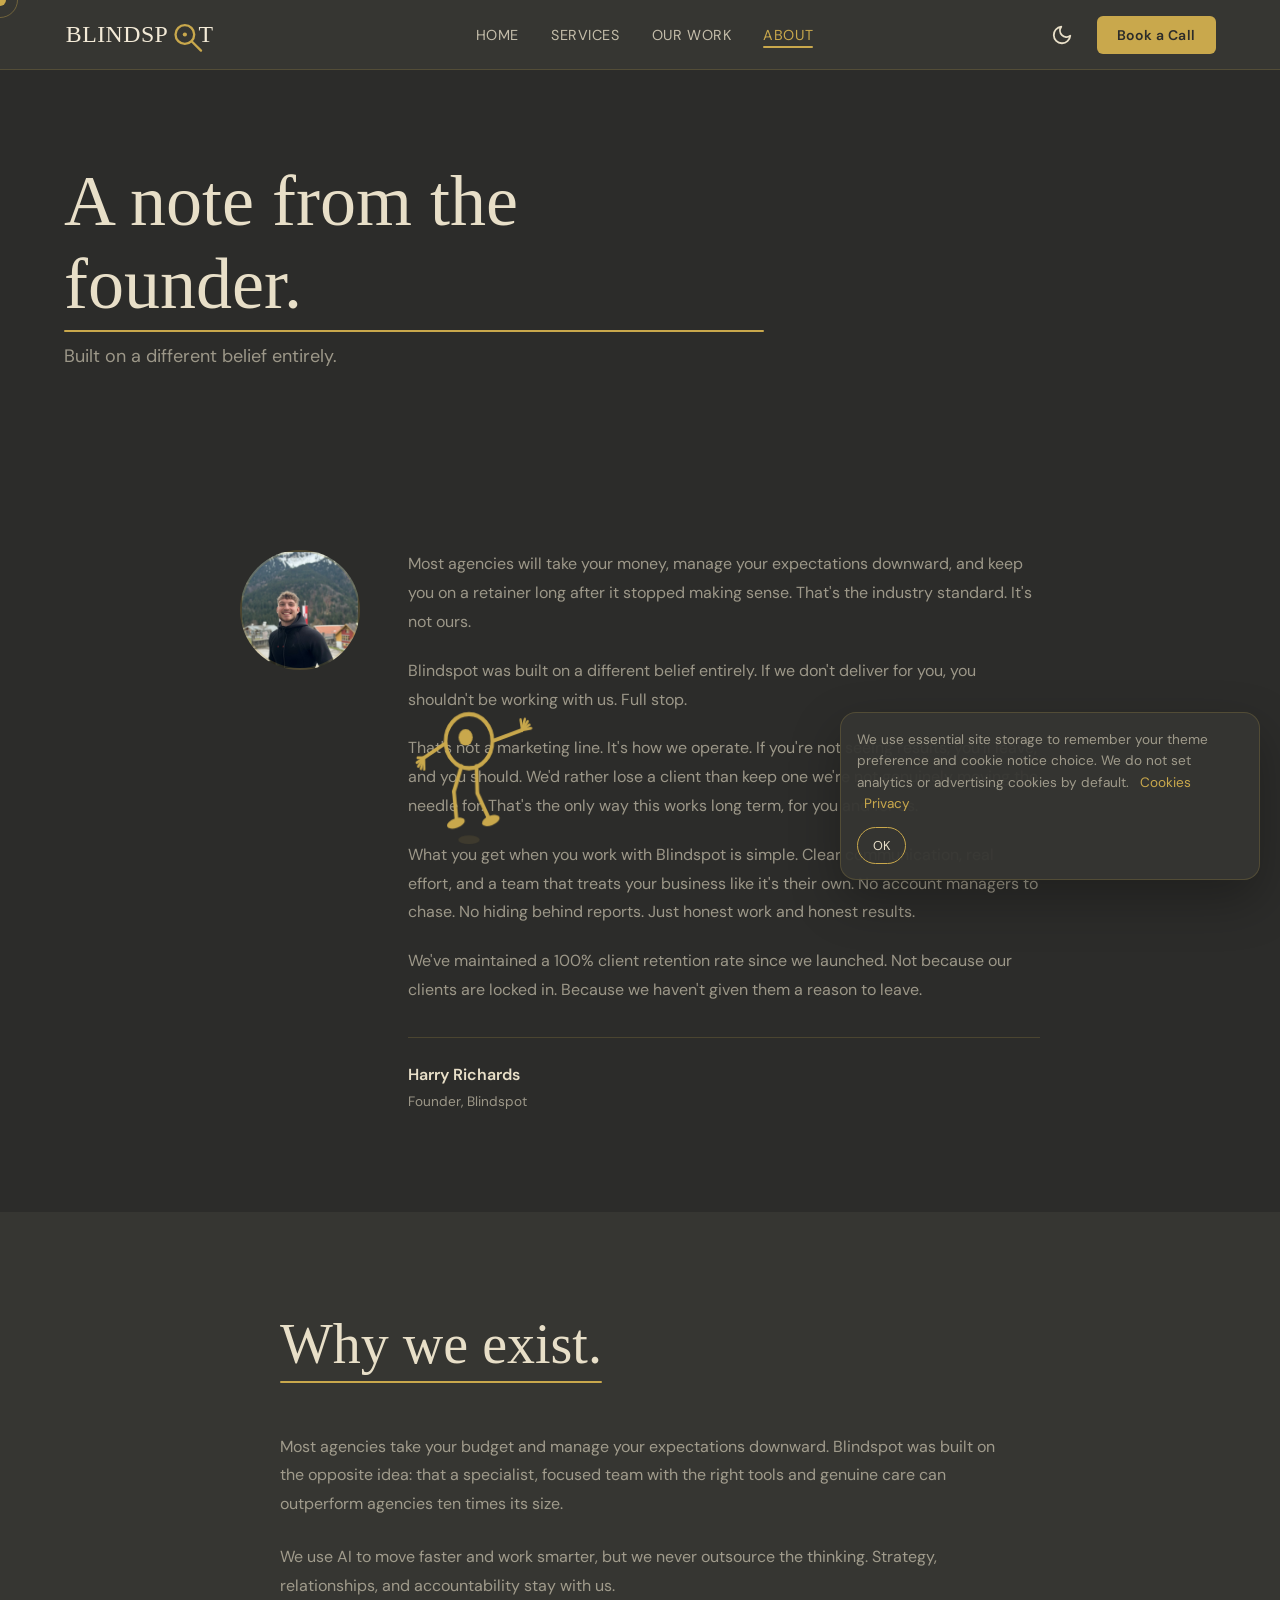
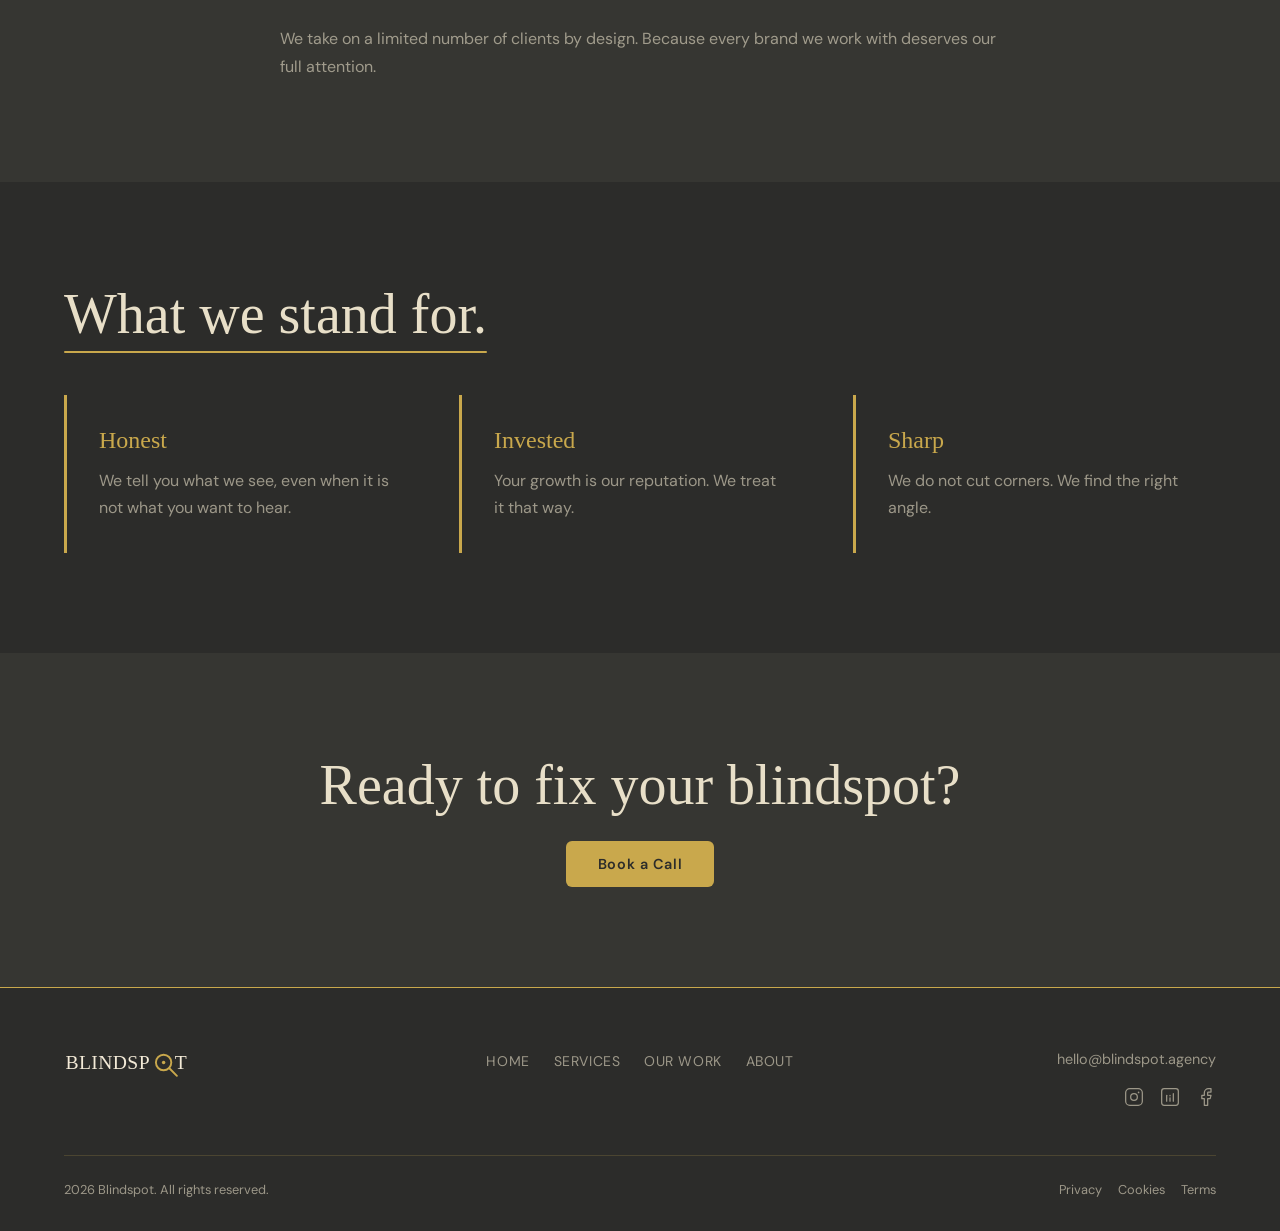
==== about.html @ 2b295a57 "Launch site with full content and design updates Homepage: updated headline, subline, pillar copy, q" ====
<!DOCTYPE html>
<html lang="en">
<head>
  <meta charset="UTF-8">
  <meta name="viewport" content="width=device-width, initial-scale=1.0">
  <title>About - Blindspot</title>
  <meta name="description" content="Meet the team behind Blindspot. A small, focused agency built on honesty, accountability, and genuine care for the brands we work with.">
  <link rel="stylesheet" href="styles.css">
  <link rel="stylesheet" href="mascot.css">
  <link rel="preconnect" href="https://fonts.googleapis.com">
  <link rel="preconnect" href="https://fonts.gstatic.com" crossorigin>
  <link href="https://fonts.googleapis.com/css2?family=DM+Sans:ital,opsz,wght@0,9..40,300;0,9..40,400;0,9..40,500;0,9..40,600;1,9..40,300&display=swap" rel="stylesheet">
</head>
<body>

  <!-- Custom Cursor -->
  <div class="cursor" id="cursor"></div>
  <div class="cursor-ring" id="cursorRing"></div>

  <!-- Navbar -->
  <nav class="navbar" role="navigation" aria-label="Main navigation">
    <a href="index.html" class="nav-logo" aria-label="Blindspot home">
      <span class="brand-logo-stack" aria-hidden="true">
        <img src="logo-dark.svg" alt="" class="brand-logo-image logo-dark">
        <img src="logo-light.svg" alt="" class="brand-logo-image logo-light">
      </span>
    </a>
    <ul class="nav-links" role="list">
      <li><a href="index.html" class="nav-link">Home</a></li>
      <li><a href="services.html" class="nav-link">Services</a></li>
      <li><a href="work.html" class="nav-link">Our Work</a></li>
      <li><a href="about.html" class="nav-link">About</a></li>
    </ul>
    <div class="nav-actions">
      <button class="theme-toggle" aria-label="Toggle theme"></button>
      <button class="btn-book" data-modal="book">Book a Call</button>
      <button class="hamburger" aria-label="Open menu" aria-expanded="false">
        <svg width="24" height="24" viewBox="0 0 24 24" fill="none">
          <line x1="3" y1="6" x2="21" y2="6" stroke="currentColor" stroke-width="2" stroke-linecap="round"/>
          <line x1="3" y1="12" x2="21" y2="12" stroke="currentColor" stroke-width="2" stroke-linecap="round"/>
          <line x1="3" y1="18" x2="21" y2="18" stroke="currentColor" stroke-width="2" stroke-linecap="round"/>
        </svg>
      </button>
    </div>
  </nav>

  <!-- Mobile menu overlay -->
  <div class="mobile-overlay"></div>
  <div class="mobile-menu" role="dialog" aria-label="Navigation menu">
    <button class="mobile-close" aria-label="Close menu">
      <svg width="24" height="24" viewBox="0 0 24 24" fill="none">
        <line x1="18" y1="6" x2="6" y2="18" stroke="currentColor" stroke-width="2" stroke-linecap="round"/>
        <line x1="6" y1="6" x2="18" y2="18" stroke="currentColor" stroke-width="2" stroke-linecap="round"/>
      </svg>
    </button>
    <ul class="mobile-nav-links" role="list">
      <li><a href="index.html" class="nav-link">Home</a></li>
      <li><a href="services.html" class="nav-link">Services</a></li>
      <li><a href="work.html" class="nav-link">Our Work</a></li>
      <li><a href="about.html" class="nav-link">About</a></li>
    </ul>
    <button class="btn-primary mobile-book-btn" data-modal="book">Book a Call</button>
  </div>

  <!-- Page Hero -->
  <section class="page-hero">
    <div class="page-hero-content">
      <h1 class="page-hero-heading fade-up">A note from the founder.</h1>
      <p class="page-hero-subtext fade-up" data-delay="1">Built on a different belief entirely.</p>
    </div>
  </section>

  <!-- Founder Note -->
  <section class="section">
    <div class="founder-note fade-up">
      <div class="founder-avatar" style="background:url('harry profile pic.jpg') center/cover no-repeat;"></div>
      <div class="founder-content">
        <p>Most agencies will take your money, manage your expectations downward, and keep you on a retainer long after it stopped making sense. That's the industry standard. It's not ours.</p>
        <p>Blindspot was built on a different belief entirely. If we don't deliver for you, you shouldn't be working with us. Full stop.</p>
        <p>That's not a marketing line. It's how we operate. If you're not seeing results, you'll leave, and you should. We'd rather lose a client than keep one we're not genuinely moving the needle for. That's the only way this works long term, for you and for us.</p>
        <p>What you get when you work with Blindspot is simple. Clear communication, real effort, and a team that treats your business like it's their own. No account managers to chase. No hiding behind reports. Just honest work and honest results.</p>
        <p>We've maintained a 100% client retention rate since we launched. Not because our clients are locked in. Because we haven't given them a reason to leave.</p>
        <footer class="founder-sig">
          <span class="founder-name">Harry Richards</span>
          <span class="founder-title">Founder, Blindspot</span>
        </footer>
      </div>
    </div>
  </section>

  <!-- Philosophy Section -->
  <section class="section" style="background:var(--surface);">
    <div style="max-width:720px;margin:0 auto;">
      <h2 class="section-heading fade-up">Why we exist.</h2>
      <div style="margin-top:2.5rem;">
        <p style="color:var(--text-muted);line-height:1.8;margin-bottom:1.5rem;" class="fade-up">Most agencies take your budget and manage your expectations downward. Blindspot was built on the opposite idea: that a specialist, focused team with the right tools and genuine care can outperform agencies ten times its size.</p>
        <p style="color:var(--text-muted);line-height:1.8;margin-bottom:1.5rem;" class="fade-up" data-delay="1">We use AI to move faster and work smarter, but we never outsource the thinking. Strategy, relationships, and accountability stay with us.</p>
        <p style="color:var(--text-muted);line-height:1.8;" class="fade-up" data-delay="2">We take on a limited number of clients by design. Because every brand we work with deserves our full attention.</p>
      </div>
    </div>
  </section>

  <!-- Values Strip -->
  <section class="section">
    <h2 class="section-heading fade-up" style="margin-bottom:3rem;">What we stand for.</h2>
    <div class="values-grid">

      <div class="value-card fade-up">
        <h3 class="value-name">Honest</h3>
        <p class="value-text">We tell you what we see, even when it is not what you want to hear.</p>
      </div>

      <div class="value-card fade-up" data-delay="1">
        <h3 class="value-name">Invested</h3>
        <p class="value-text">Your growth is our reputation. We treat it that way.</p>
      </div>

      <div class="value-card fade-up" data-delay="2">
        <h3 class="value-name">Sharp</h3>
        <p class="value-text">We do not cut corners. We find the right angle.</p>
      </div>

    </div>
  </section>

  <!-- Footer CTA -->
  <section class="footer-cta">
    <h2 class="fade-up" style="font-family:Georgia,serif;font-size:clamp(2rem,5vw,3.5rem);margin-bottom:1.5rem;">Ready to fix your blindspot?</h2>
    <button class="btn-primary fade-up" data-delay="1" data-modal="book">Book a Call</button>
  </section>

  <!-- Footer -->
  <footer class="site-footer">
    <div class="footer-grid">
      <div class="footer-brand">
        <a href="index.html" class="nav-logo footer-logo" aria-label="Blindspot home">
          <span class="brand-logo-stack" aria-hidden="true">
            <img src="logo-dark.svg" alt="" class="brand-logo-image logo-dark">
            <img src="logo-light.svg" alt="" class="brand-logo-image logo-light">
          </span>
        </a>
      </div>
      <nav aria-label="Footer navigation">
        <ul class="footer-links">
          <li><a href="index.html">Home</a></li>
          <li><a href="services.html">Services</a></li>
          <li><a href="work.html">Our Work</a></li>
          <li><a href="about.html">About</a></li>
        </ul>
      </nav>
      <div class="footer-contact">
        <a href="mailto:hello@blindspot.agency" class="footer-email">hello@blindspot.agency</a>
        <div class="footer-social">
          <a href="https://www.instagram.com/theblindspotagency" target="_blank" rel="noopener noreferrer" aria-label="Blindspot on Instagram" class="social-icon">
            <svg width="20" height="20" viewBox="0 0 24 24" fill="none" stroke="currentColor" stroke-width="1.5" stroke-linecap="round" stroke-linejoin="round">
              <rect x="2" y="2" width="20" height="20" rx="5" ry="5"/>
              <circle cx="12" cy="12" r="4"/>
              <circle cx="17.5" cy="6.5" r="1" fill="currentColor" stroke="none"/>
            </svg>
          </a>
          <a href="https://www.linkedin.com/company/blindspotagency" target="_blank" rel="noopener noreferrer" aria-label="Blindspot on LinkedIn" class="social-icon">
            <svg width="20" height="20" viewBox="0 0 24 24" fill="none" stroke="currentColor" stroke-width="1.5" stroke-linecap="round" stroke-linejoin="round">
              <rect x="2" y="2" width="20" height="20" rx="3"/>
              <line x1="8" y1="10" x2="8" y2="17"/>
              <line x1="12" y1="13" x2="12" y2="17"/>
              <line x1="12" y1="10" x2="12" y2="10.5"/>
              <line x1="16" y1="8" x2="16" y2="17"/>
            </svg>
          </a>
          <a href="https://www.facebook.com/profile.php?id=61580712877141" target="_blank" rel="noopener noreferrer" aria-label="Blindspot on Facebook" class="social-icon">
            <svg width="20" height="20" viewBox="0 0 24 24" fill="none" stroke="currentColor" stroke-width="1.5" stroke-linecap="round" stroke-linejoin="round">
              <path d="M18 2h-3a5 5 0 0 0-5 5v3H7v4h3v8h4v-8h3l1-4h-4V7a1 1 0 0 1 1-1h3z"/>
            </svg>
          </a>
        </div>
      </div>
    </div>
    <div class="footer-bottom">
      <span>2026 Blindspot. All rights reserved.</span>
      <div class="footer-meta-links">
        <a href="privacy.html">Privacy</a>
        <a href="cookies.html">Cookies</a>
        <a href="terms.html">Terms</a>
      </div>
    </div>
  </footer>

  <!-- Scroll to top -->
  <button class="scroll-to-top" id="scroll-to-top" aria-label="Scroll to top">
    <svg width="20" height="20" viewBox="0 0 24 24" fill="none" stroke="currentColor" stroke-width="2.5" stroke-linecap="round" stroke-linejoin="round">
      <polyline points="18 15 12 9 6 15"/>
    </svg>
  </button>

  <!-- Book a Call Modal -->
  <div class="modal-overlay" id="modal-book" role="dialog" aria-modal="true" aria-labelledby="modal-book-heading">
    <div class="modal-box">
      <button class="modal-close" aria-label="Close modal">
        <svg width="20" height="20" viewBox="0 0 20 20" fill="none">
          <line x1="15" y1="5" x2="5" y2="15" stroke="currentColor" stroke-width="2" stroke-linecap="round"/>
          <line x1="5" y1="5" x2="15" y2="15" stroke="currentColor" stroke-width="2" stroke-linecap="round"/>
        </svg>
      </button>
      <div id="success-book" class="form-success">
        <p>We have got your details. Expect to hear from us soon.</p>
      </div>
      <form id="form-book" novalidate>
        <h2 class="modal-heading" id="modal-book-heading">Let's talk.</h2>
        <p class="modal-subtext">Tell us a little about yourself and we will be in touch to arrange a call.</p>
        <div class="form-group">
          <label for="book-name">Full name</label>
          <input type="text" id="book-name" name="fullName" required placeholder="Your full name">
        </div>
        <div class="form-group">
          <label for="book-email">Email address</label>
          <input type="email" id="book-email" name="email" required placeholder="you@company.com">
        </div>
        <div class="form-group">
          <label for="book-business">Business name</label>
          <input type="text" id="book-business" name="businessName" required placeholder="Your business">
        </div>
        <div class="form-group">
          <label for="book-industry">Industry</label>
          <select id="book-industry" name="industry" required>
            <option value="" disabled selected>Select your industry</option>
            <option>Food and Beverage</option>
            <option>Retail</option>
            <option>Professional Services</option>
            <option>Health and Wellness</option>
            <option>Technology</option>
            <option>Hospitality</option>
            <option>Other</option>
          </select>
        </div>
        <div class="form-group">
          <label for="book-services">Selected services</label>
          <select id="book-services" name="selectedServices">
            <option value="" selected>No specific service yet</option>
            <option>Instagram Management</option>
            <option>LinkedIn Management</option>
            <option>TikTok Management</option>
            <option>Facebook Management</option>
            <option>Pinterest Management</option>
            <option>Short-Form Video Production</option>
            <option>Long Form Video Production</option>
            <option>Static Graphic Design</option>
            <option>UGC Campaign Coordination</option>
            <option>Caption Copywriting</option>
            <option>Google SEO</option>
            <option>AI Search Optimisation</option>
            <option>Google Business Profile Management</option>
            <option>Blog Content Writing</option>
            <option>Website Audit and Recommendations</option>
            <option>Website Development</option>
            <option>Meta Ads Management</option>
            <option>Ad Creative Production</option>
            <option>Monthly Performance Report</option>
            <option>Bi-weekly Strategy Call</option>
            <option>Weekly Strategy Call</option>
            <option>Competitor Analysis</option>
            <option>Brand Audit</option>
            <option>Reddit Growth Strategy</option>
            <option>Pinterest Growth Strategy</option>
          </select>
        </div>
        <div class="form-group">
          <label for="book-notes">Anything you'd like us to know?</label>
          <textarea id="book-notes" name="notes" placeholder="Tell us about your goals, challenges, or anything else on your mind..."></textarea>
        </div>
        <div class="form-consent">
          <input type="checkbox" id="book-consent" name="policyAcknowledged" value="yes" required>
          <label for="book-consent">I have read the <a href="privacy.html" target="_blank" rel="noopener noreferrer">Privacy Policy</a> and <a href="terms.html" target="_blank" rel="noopener noreferrer">Terms of Use</a>.</label>
        </div>
        <p class="form-error" style="display:none;"></p>
        <button type="submit" class="btn-primary" style="width:100%;">Send it over</button>
      </form>
    </div>
  </div>

  <script src="main.js"></script>
  <script src="mascot.js"></script>
</body>
</html>
---- styles.css ----
/* =============================================
   Blindspot Agency - Main Stylesheet
   ============================================= */

/* Google Fonts */
@import url('https://fonts.googleapis.com/css2?family=DM+Sans:ital,opsz,wght@0,9..40,300;0,9..40,400;0,9..40,500;0,9..40,600;1,9..40,300&display=swap');

/* =============================================
   CSS Custom Properties
   ============================================= */

:root {
  --bg: #2c2c2a;
  --text: #e8dfc8;
  --accent: #c9a84c;
  --surface: #363632;
  --text-muted: rgba(232,223,200,0.6);
  --border: rgba(201,168,76,0.2);
  --transition: 0.3s ease;
}

html.light {
  --bg: #e8dfc8;
  --text: #2c2c2a;
  --surface: #d9d0b8;
  --text-muted: rgba(44,44,42,0.6);
  --border: rgba(201,168,76,0.3);
}

/* =============================================
   Base Reset
   ============================================= */

*, *::before, *::after {
  box-sizing: border-box;
  margin: 0;
  padding: 0;
}

html {
  scroll-behavior: smooth;
  font-size: 16px;
}

body {
  background: var(--bg);
  color: var(--text);
  font-family: 'DM Sans', Georgia, serif;
  line-height: 1.6;
  transition: background 0.3s, color 0.3s;
  cursor: none;
}

/* =============================================
   Custom Cursor
   ============================================= */

.cursor {
  position: fixed;
  width: 12px;
  height: 12px;
  background: var(--accent);
  border-radius: 50%;
  pointer-events: none;
  z-index: 9999;
  transform: translate(-50%, -50%);
  transition: transform 0.1s ease, width 0.2s ease, height 0.2s ease, opacity 0.2s ease;
}
.cursor.hover { width: 32px; height: 32px; opacity: 0.5; }

.cursor-ring {
  position: fixed;
  width: 36px;
  height: 36px;
  border: 1.5px solid var(--accent);
  border-radius: 50%;
  pointer-events: none;
  z-index: 9998;
  transform: translate(-50%, -50%);
  transition: transform 0.12s ease;
  opacity: 0.4;
}

h1, h2, h3, h4 {
  font-family: Georgia, 'Times New Roman', serif;
  font-weight: normal;
  line-height: 1.15;
}

img {
  max-width: 100%;
  height: auto;
  display: block;
}

a {
  color: inherit;
  text-decoration: none;
}

button {
  font-family: 'DM Sans', Georgia, serif;
}

/* =============================================
   Navbar
   ============================================= */

.navbar {
  position: fixed;
  top: 0;
  left: 0;
  right: 0;
  width: 100%;
  z-index: 1000;
  background: var(--surface);
  backdrop-filter: blur(12px);
  -webkit-backdrop-filter: blur(12px);
  height: 70px;
  padding: 0 5%;
  display: flex;
  align-items: center;
  justify-content: space-between;
  border-bottom: 1px solid var(--border);
}

.nav-logo {
  display: flex;
  flex-direction: row;
  align-items: center;
  text-decoration: none;
  color: var(--text);
  flex-shrink: 0;
}

.brand-logo-stack {
  position: relative;
  display: block;
  width: 182px;
  transition: opacity 0.2s ease;
}

.footer-logo .brand-logo-stack {
  width: 150px;
}

.brand-logo-image {
  display: block;
  width: 100%;
  height: auto;
}

.brand-logo-image.logo-light {
  display: none;
}

html.light .brand-logo-image.logo-dark {
  display: none;
}

html.light .brand-logo-image.logo-light {
  display: block;
}

/* Wordmark: BLINDSP + magnifying glass mark + T */
.nav-wordmark-logo {
  display: inline-flex;
  align-items: center;
  gap: 0;
  color: var(--text);
  font-family: Georgia, 'Times New Roman', serif;
  font-size: 1.45rem;
  line-height: 1;
  letter-spacing: 0.07em;
  text-transform: uppercase;
  font-weight: normal;
  transition: opacity 0.2s ease;
}

.nav-logo:hover .nav-wordmark-logo,
.nav-logo:hover .brand-logo-stack {
  opacity: 0.85;
}

.nav-wordmark-logo .wordmark-text {
  /* inherits all from parent */
}

/* The magnifying glass O replacement */
.nav-brand-mark {
  position: relative;
  width: 0.82em;
  height: 0.82em;
  display: inline-block;
  flex-shrink: 0;
  margin: 0 0.03em;
  vertical-align: middle;
}

.nav-brand-ring {
  position: absolute;
  inset: 0;
  border: 0.1em solid var(--accent);
  border-radius: 50%;
}

.nav-brand-dot {
  position: absolute;
  top: 50%;
  left: 50%;
  width: 0.22em;
  height: 0.22em;
  border-radius: 50%;
  background: var(--accent);
  transform: translate(-50%, -50%);
}

.nav-brand-handle {
  position: absolute;
  right: -0.11em;
  bottom: -0.2em;
  width: 0.32em;
  height: 0.11em;
  border-radius: 999px;
  background: var(--accent);
  transform: rotate(45deg);
  transform-origin: left center;
}

.nav-links {
  display: flex;
  flex-direction: row;
  gap: 2rem;
  list-style: none;
  align-items: center;
}

.nav-links a {
  color: var(--text);
  text-decoration: none;
  font-size: 0.9rem;
  letter-spacing: 0.04em;
  text-transform: uppercase;
  opacity: 0.8;
  transition: opacity var(--transition), color var(--transition);
  font-family: 'DM Sans', sans-serif;
  position: relative;
  padding-bottom: 2px;
}

.nav-links a:hover {
  opacity: 1;
}

.nav-links a.active {
  opacity: 1;
  color: var(--accent);
}

.nav-links a.active::after {
  content: '';
  position: absolute;
  bottom: -2px;
  left: 0;
  right: 0;
  height: 2px;
  background: var(--accent);
  border-radius: 2px;
}

.nav-actions {
  display: flex;
  flex-direction: row;
  gap: 1rem;
  align-items: center;
}

.theme-toggle {
  background: none;
  border: none;
  cursor: pointer;
  color: var(--text);
  padding: 8px;
  display: flex;
  align-items: center;
  justify-content: center;
  border-radius: 6px;
  transition: opacity var(--transition);
}

.theme-toggle:hover {
  opacity: 0.7;
}

.btn-book {
  background: var(--accent);
  color: #2c2c2a;
  border: none;
  padding: 10px 20px;
  border-radius: 6px;
  font-family: 'DM Sans', sans-serif;
  font-size: 0.875rem;
  font-weight: 600;
  cursor: pointer;
  letter-spacing: 0.04em;
  transition: opacity var(--transition), transform var(--transition);
}

.btn-book:hover {
  opacity: 0.85;
  transform: translateY(-1px);
}

.hamburger {
  display: none;
  background: none;
  border: none;
  cursor: pointer;
  color: var(--text);
  padding: 4px;
  align-items: center;
  justify-content: center;
}

/* =============================================
   Mobile Menu
   ============================================= */

.mobile-overlay {
  display: none;
  position: fixed;
  inset: 0;
  background: rgba(0,0,0,0.5);
  z-index: 1500;
}

.mobile-overlay.open {
  display: block;
}

.mobile-menu {
  position: fixed;
  right: 0;
  top: 0;
  height: 100vh;
  width: 280px;
  background: var(--surface);
  transform: translateX(100%);
  transition: transform 0.35s ease;
  z-index: 2000;
  padding: 2rem;
  display: flex;
  flex-direction: column;
}

.mobile-menu.open {
  transform: translateX(0);
}

.mobile-close {
  align-self: flex-end;
  background: none;
  border: none;
  color: var(--text);
  cursor: pointer;
  padding: 0.5rem;
  margin-bottom: 2rem;
}

.mobile-nav-links {
  list-style: none;
  display: flex;
  flex-direction: column;
  gap: 1.5rem;
}

.mobile-nav-links a {
  color: var(--text);
  text-decoration: none;
  font-size: 1.125rem;
  text-transform: uppercase;
  letter-spacing: 0.08em;
  font-family: 'DM Sans', sans-serif;
}

.mobile-book-btn {
  margin-top: 2rem;
  width: 100%;
}

/* =============================================
   Buttons
   ============================================= */

.btn-primary {
  background: var(--accent);
  color: #2c2c2a;
  padding: 14px 32px;
  border-radius: 6px;
  font-weight: 600;
  letter-spacing: 0.04em;
  border: none;
  cursor: pointer;
  transition: opacity var(--transition), transform var(--transition);
  font-family: 'DM Sans', sans-serif;
  font-size: 0.9rem;
  display: inline-block;
  text-align: center;
}

.btn-primary:hover {
  opacity: 0.85;
  transform: translateY(-2px);
}

.btn-outline {
  background: transparent;
  border: 2px solid var(--text);
  color: var(--text);
  padding: 14px 32px;
  border-radius: 6px;
  font-weight: 600;
  letter-spacing: 0.04em;
  cursor: pointer;
  transition: background var(--transition), color var(--transition), transform var(--transition);
  font-family: 'DM Sans', sans-serif;
  font-size: 0.9rem;
  display: inline-block;
  text-align: center;
}

.btn-outline:hover {
  background: var(--text);
  color: var(--bg);
  transform: translateY(-2px);
}

.btn-gold-outline {
  background: transparent;
  border: 2px solid var(--accent);
  color: var(--accent);
  padding: 14px 32px;
  border-radius: 6px;
  font-weight: 600;
  letter-spacing: 0.04em;
  cursor: pointer;
  transition: background var(--transition), color var(--transition), transform var(--transition);
  font-family: 'DM Sans', sans-serif;
  font-size: 0.9rem;
  display: inline-block;
  text-align: center;
}

.btn-gold-outline:hover {
  background: var(--accent);
  color: #2c2c2a;
  transform: translateY(-2px);
}

/* =============================================
   Sections
   ============================================= */

.section {
  padding: 100px 5%;
}

.section-heading {
  font-size: clamp(2rem, 5vw, 3.5rem);
  margin-bottom: 1rem;
}

.section-subtext {
  font-size: 1.125rem;
  color: var(--text-muted);
  max-width: 600px;
  margin-bottom: 3rem;
}

/* =============================================
   Hero
   ============================================= */

.hero {
  min-height: 100vh;
  display: flex;
  align-items: center;
  position: relative;
  overflow: hidden;
  padding: 120px 5% 80px;
}

.hero-content {
  max-width: 800px;
  z-index: 1;
  position: relative;
  margin: 0 auto;
  text-align: center;
}

.hero-headline {
  font-size: clamp(2.5rem, 7vw, 5rem);
  font-family: Georgia, 'Times New Roman', serif;
  line-height: 1.1;
  margin-bottom: 1.5rem;
}

.hero-headline .gold {
  color: var(--accent);
}

.hero-subtext {
  font-size: clamp(1rem, 2vw, 1.125rem);
  color: var(--text-muted);
  max-width: 560px;
  margin-left: auto;
  margin-right: auto;
  margin-bottom: 2.5rem;
  font-family: 'DM Sans', sans-serif;
}

.hero-ctas {
  display: flex;
  flex-direction: row;
  gap: 1rem;
  flex-wrap: wrap;
  justify-content: center;
}

.hero-bg-icon {
  position: absolute;
  right: -5%;
  top: 50%;
  transform: translateY(-50%);
  opacity: 0.03;
  width: min(600px, 80vw);
  height: auto;
  pointer-events: none;
  animation: slowPulse 8s ease-in-out infinite;
  color: var(--text);
}

/* =============================================
   Animations
   ============================================= */

@keyframes slowPulse {
  0%, 100% { transform: translateY(-50%) scale(1); opacity: 0.03; }
  50% { transform: translateY(-50%) scale(1.08); opacity: 0.05; }
}

@keyframes fadeUp {
  from { opacity: 0; transform: translateY(30px); }
  to { opacity: 1; transform: translateY(0); }
}

.fade-up {
  opacity: 0;
  transform: translateY(30px);
}

.fade-up.visible {
  animation: fadeUp 0.7s ease forwards;
}

/* =============================================
   What We Do Strip
   ============================================= */

.what-we-do {
  background: var(--surface);
  padding: 80px 5%;
}

.wwd-grid {
  display: grid;
  grid-template-columns: repeat(3, 1fr);
  gap: 3rem;
}

.wwd-item {
  text-align: center;
  padding: 2rem;
}

.wwd-icon {
  width: 48px;
  height: 48px;
  margin: 0 auto 1.5rem;
  color: var(--accent);
}

.wwd-icon svg {
  width: 100%;
  height: 100%;
}

.wwd-label {
  font-family: Georgia, serif;
  font-size: 1.5rem;
  margin-bottom: 0.75rem;
}

.wwd-text {
  color: var(--text-muted);
  font-size: 0.95rem;
}

/* =============================================
   Why Blindspot Section
   ============================================= */

.why-section {
  background: var(--bg);
}

.why-grid {
  display: grid;
  grid-template-columns: 1fr 1fr;
  gap: 4rem;
  align-items: center;
}

.pull-quote {
  font-family: Georgia, serif;
  font-size: clamp(1.5rem, 3vw, 2.25rem);
  color: var(--accent);
  line-height: 1.3;
  border-left: 3px solid var(--accent);
  padding-left: 2rem;
}

.why-text p {
  color: var(--text-muted);
  margin-bottom: 1.25rem;
  line-height: 1.7;
}

/* =============================================
   Numbers Bar
   ============================================= */

.numbers-bar {
  background: var(--surface);
  padding: 80px 5%;
}

.numbers-grid {
  display: grid;
  grid-template-columns: repeat(3, 1fr);
  gap: 2rem;
  text-align: center;
}

.stat-number {
  font-family: Georgia, serif;
  font-size: clamp(2.5rem, 5vw, 4rem);
  color: var(--accent);
  display: block;
}

.stat-label {
  font-size: 0.875rem;
  color: var(--text-muted);
  text-transform: uppercase;
  letter-spacing: 0.08em;
  margin-top: 0.5rem;
  display: block;
}

/* =============================================
   Case Study Cards
   ============================================= */

.case-card {
  background: var(--surface);
  border-radius: 12px;
  overflow: hidden;
  cursor: pointer;
  transition: transform 0.3s ease, box-shadow 0.3s ease;
}

.case-card:hover {
  transform: translateY(-6px);
  box-shadow: 0 20px 40px rgba(0,0,0,0.3);
}

.case-card-image {
  height: 240px;
  position: relative;
  overflow: hidden;
}

.case-card-body {
  padding: 1.75rem;
}

.case-tag {
  font-size: 0.75rem;
  text-transform: uppercase;
  letter-spacing: 0.1em;
  color: var(--accent);
  margin-bottom: 0.75rem;
}

.case-brand {
  font-family: Georgia, serif;
  font-size: 1.5rem;
  margin-bottom: 0.75rem;
}

.case-challenge {
  color: var(--text-muted);
  font-size: 0.9rem;
  line-height: 1.6;
  margin-bottom: 1.25rem;
}

.case-read-more {
  color: var(--accent);
  font-size: 0.875rem;
  text-decoration: none;
  display: inline-flex;
  align-items: center;
  gap: 0.4rem;
  font-weight: 600;
  background: none;
  border: none;
  cursor: pointer;
  padding: 0;
  font-family: 'DM Sans', sans-serif;
  transition: opacity var(--transition);
}

.case-read-more:hover {
  opacity: 0.75;
}

/* =============================================
   Case Study Expanded Panel
   ============================================= */

.case-expanded {
  max-height: 0;
  overflow: hidden;
  transition: max-height 0.6s ease;
  padding: 0 0;
}

.case-expanded.open {
  max-height: 1000px;
  padding-top: 1.25rem;
}

.case-detail-section {
  margin-bottom: 1.25rem;
}

.case-detail-section h4 {
  font-family: Georgia, serif;
  color: var(--accent);
  font-size: 1rem;
  margin-bottom: 0.5rem;
}

.case-detail-section p {
  color: var(--text-muted);
  line-height: 1.7;
}

/* =============================================
   Footer CTA
   ============================================= */

.footer-cta {
  text-align: center;
  padding: 100px 5%;
  background: var(--surface);
}

/* =============================================
   Site Footer
   ============================================= */

.site-footer {
  border-top: 1px solid var(--accent);
  padding: 60px 5% 30px;
  background: var(--bg);
}

.footer-grid {
  display: grid;
  grid-template-columns: 1fr auto 1fr;
  gap: 2rem;
  align-items: start;
  margin-bottom: 3rem;
}

.footer-brand {
  display: flex;
  flex-direction: column;
}

.footer-logo {
  display: inline-flex;
  align-items: center;
  gap: 8px;
  margin-bottom: 1rem;
}

.footer-email {
  color: var(--text-muted);
  font-size: 0.9rem;
  transition: color var(--transition);
}

.footer-email:hover {
  color: var(--accent);
}

.footer-links {
  display: flex;
  flex-direction: row;
  gap: 1.5rem;
  list-style: none;
  flex-wrap: wrap;
  justify-content: center;
}

.footer-links a {
  color: var(--text-muted);
  font-size: 0.875rem;
  text-transform: uppercase;
  letter-spacing: 0.04em;
  transition: color var(--transition);
}

.footer-links a:hover {
  color: var(--accent);
}

.footer-contact {
  display: flex;
  flex-direction: column;
  gap: 1rem;
  align-items: flex-end;
}

.footer-social {
  display: flex;
  flex-direction: row;
  gap: 1rem;
}

.social-icon {
  color: var(--text-muted);
  transition: color var(--transition);
  display: flex;
  align-items: center;
}

.social-icon:hover {
  color: var(--accent);
}

.footer-bottom {
  border-top: 1px solid var(--border);
  padding-top: 1.5rem;
  display: flex;
  justify-content: space-between;
  font-size: 0.8rem;
  color: var(--text-muted);
  flex-wrap: wrap;
  gap: 0.5rem;
}

.footer-meta-links {
  display: flex;
  flex-wrap: wrap;
  gap: 1rem;
}

.footer-meta-links a {
  color: var(--text-muted);
  transition: color var(--transition);
}

.footer-meta-links a:hover {
  color: var(--accent);
}

/* =============================================
   Modal
   ============================================= */

.modal-overlay {
  position: fixed;
  inset: 0;
  background: rgba(0,0,0,0.7);
  backdrop-filter: blur(4px);
  -webkit-backdrop-filter: blur(4px);
  z-index: 3000;
  display: flex;
  align-items: center;
  justify-content: center;
  padding: 1rem;
  opacity: 0;
  pointer-events: none;
  transition: opacity 0.3s ease;
}

.modal-overlay.open {
  opacity: 1;
  pointer-events: all;
}

.modal-box {
  background: var(--surface);
  border-radius: 16px;
  padding: 2.5rem;
  max-width: 540px;
  width: 100%;
  max-height: 90vh;
  overflow-y: auto;
  position: relative;
  transform: translateY(20px);
  transition: transform 0.3s ease;
}

.modal-overlay.open .modal-box {
  transform: translateY(0);
}

.modal-close {
  position: absolute;
  top: 1rem;
  right: 1rem;
  background: none;
  border: none;
  color: var(--text);
  cursor: pointer;
  opacity: 0.6;
  transition: opacity var(--transition);
  display: flex;
  align-items: center;
  justify-content: center;
  padding: 4px;
}

.modal-close:hover {
  opacity: 1;
}

.modal-heading {
  font-family: Georgia, serif;
  font-size: 2rem;
  margin-bottom: 0.5rem;
}

.modal-subtext {
  color: var(--text-muted);
  margin-bottom: 2rem;
}

.form-group {
  margin-bottom: 1.25rem;
}

.form-group label {
  display: block;
  font-size: 0.8rem;
  text-transform: uppercase;
  letter-spacing: 0.06em;
  margin-bottom: 0.4rem;
  color: var(--text-muted);
  font-family: 'DM Sans', sans-serif;
}

.form-group input,
.form-group select,
.form-group textarea {
  width: 100%;
  background: var(--bg);
  border: 1px solid var(--border);
  border-radius: 6px;
  padding: 12px 14px;
  color: var(--text);
  font-family: 'DM Sans', sans-serif;
  font-size: 0.95rem;
  outline: none;
  transition: border-color var(--transition);
}

.form-group input:focus,
.form-group select:focus,
.form-group textarea:focus {
  border-color: var(--accent);
}

.form-group textarea {
  min-height: 120px;
  resize: vertical;
}

.form-group select option {
  background: var(--surface);
  color: var(--text);
}

.form-success {
  display: none;
  text-align: center;
  padding: 2rem;
  color: var(--accent);
  font-family: Georgia, serif;
  font-size: 1.25rem;
  line-height: 1.5;
}

.form-error {
  color: #e05555;
  font-size: 0.875rem;
  margin-top: 0.75rem;
}

.form-consent {
  display: flex;
  align-items: flex-start;
  gap: 0.7rem;
  margin: 1.25rem 0 0.75rem;
}

.form-consent input {
  width: 18px;
  height: 18px;
  margin-top: 0.1rem;
  accent-color: var(--accent);
  flex-shrink: 0;
}

.form-consent label {
  margin: 0;
  font-size: 0.78rem;
  line-height: 1.55;
  letter-spacing: 0.02em;
  text-transform: none;
}

.form-consent a {
  color: var(--accent);
}

.cookie-notice {
  position: fixed;
  right: 20px;
  bottom: 20px;
  width: min(420px, calc(100vw - 32px));
  background: rgba(54,54,50,0.96);
  border: 1px solid var(--border);
  border-radius: 16px;
  box-shadow: 0 20px 50px rgba(0,0,0,0.28);
  padding: 1rem 1rem 0.95rem;
  z-index: 3500;
  opacity: 0;
  transform: translateY(16px);
  transition: opacity 0.22s ease, transform 0.22s ease;
}

html.light .cookie-notice {
  background: rgba(217,208,184,0.96);
}

.cookie-notice.visible {
  opacity: 1;
  transform: translateY(0);
}

.cookie-notice-text {
  margin: 0 0 0.85rem;
  color: var(--text-muted);
  font-size: 0.85rem;
  line-height: 1.55;
}

.cookie-notice-text a {
  color: var(--accent);
  margin-left: 0.45rem;
}

.cookie-notice-btn {
  border: 1px solid var(--accent);
  background: transparent;
  color: var(--text);
  border-radius: 999px;
  padding: 0.55rem 0.95rem;
  font-size: 0.8rem;
  cursor: pointer;
}

.legal-page {
  padding: 160px 5% 80px;
}

.legal-shell {
  max-width: 820px;
  margin: 0 auto;
}

.legal-intro {
  color: var(--text-muted);
  margin: 1rem 0 2rem;
  max-width: 60ch;
}

.legal-card {
  background: var(--surface);
  border: 1px solid var(--border);
  border-radius: 18px;
  padding: 1.5rem;
  margin-bottom: 1rem;
}

.legal-card h2 {
  font-size: 1.45rem;
  margin-bottom: 0.8rem;
}

.legal-card p,
.legal-card li {
  color: var(--text-muted);
  line-height: 1.7;
}

.legal-card ul {
  padding-left: 1.2rem;
}

.legal-card a {
  color: var(--accent);
}

/* =============================================
   Page Hero (inner pages)
   ============================================= */

.page-hero {
  padding: 160px 5% 80px;
  min-height: 40vh;
  display: flex;
  align-items: center;
}

.page-hero-content {
  max-width: 700px;
}

.page-hero-heading {
  font-size: clamp(2.5rem, 6vw, 4.5rem);
  margin-bottom: 1rem;
}

.page-hero-subtext {
  font-size: 1.125rem;
  color: var(--text-muted);
  max-width: 560px;
}

/* =============================================
   Pricing Cards
   ============================================= */

.pricing-grid {
  display: grid;
  grid-template-columns: repeat(3, 1fr);
  gap: 1.5rem;
  align-items: start;
}

.pricing-card {
  background: var(--surface);
  border-radius: 12px;
  padding: 2rem;
  position: relative;
  border: 1px solid transparent;
  display: flex;
  flex-direction: column;
}

.pricing-card.featured {
  border-color: var(--accent);
  transform: scale(1.04);
  box-shadow: 0 8px 30px rgba(201,168,76,0.15);
}

.pricing-badge {
  position: absolute;
  top: -12px;
  left: 50%;
  transform: translateX(-50%);
  background: var(--accent);
  color: #2c2c2a;
  font-size: 0.7rem;
  font-weight: 700;
  text-transform: uppercase;
  letter-spacing: 0.1em;
  padding: 4px 14px;
  border-radius: 20px;
  white-space: nowrap;
}

.pricing-tier {
  font-family: Georgia, serif;
  font-size: 1.5rem;
  margin-bottom: 0.5rem;
}

.pricing-price {
  color: var(--accent);
  font-family: Georgia, serif;
  font-size: 2rem;
  margin-bottom: 0.25rem;
}

.pricing-period {
  color: var(--text-muted);
  font-size: 0.85rem;
  margin-bottom: 1.5rem;
}

.pricing-features {
  list-style: none;
  margin-bottom: 1.5rem;
  flex: 1;
}

.pricing-features li {
  padding: 0.5rem 0;
  border-bottom: 1px solid var(--border);
  color: var(--text-muted);
  font-size: 0.9rem;
  padding-left: 1.25rem;
  position: relative;
}

.pricing-features li::before {
  content: '+';
  position: absolute;
  left: 0;
  color: var(--accent);
  font-weight: 600;
}

.pricing-best-for {
  font-size: 0.85rem;
  color: var(--text-muted);
  font-style: italic;
  margin-top: auto;
  padding-top: 1rem;
}

.pricing-note {
  text-align: center;
  color: var(--text-muted);
  font-size: 0.9rem;
  margin-top: 2.5rem;
  max-width: 600px;
  margin-left: auto;
  margin-right: auto;
}

/* =============================================
   Service Builder (Drag and Drop)
   ============================================= */

/* =============================================
   Builder Section
   ============================================= */

.builder-section {
  background: var(--surface);
  position: relative;
  overflow: hidden;
}

.builder-section::before {
  content: '';
  position: absolute;
  top: -120px;
  right: -120px;
  width: 500px;
  height: 500px;
  border-radius: 50%;
  background: radial-gradient(circle, rgba(201,168,76,0.05) 0%, transparent 65%);
  pointer-events: none;
}

.builder-grid {
  display: grid;
  grid-template-columns: 1fr 360px;
  gap: 3rem;
  align-items: start;
}

/* Left column: no scroll, flows naturally */
.builder-col:first-child {
  /* no card, no cap — all chips visible without scrolling */
}

/* Right column: sticks while the page scrolls past */
.builder-col:last-child {
  position: sticky;
  top: 88px;
}

/* 2x2 category sub-grid so chips spread out horizontally */
.categories-grid {
  display: grid;
  grid-template-columns: 1fr 1fr;
  gap: 0.25rem 2rem;
}

.builder-column-heading {
  font-family: Georgia, serif;
  font-size: 1.1rem;
  margin-bottom: 1.25rem;
  color: var(--accent);
  display: flex;
  align-items: center;
  gap: 0.6rem;
}

.builder-column-heading::before {
  content: '';
  width: 7px;
  height: 7px;
  border-radius: 50%;
  background: var(--accent);
  flex-shrink: 0;
}

.service-category {
  margin-bottom: 1.75rem;
}

.category-label {
  font-size: 0.68rem;
  text-transform: uppercase;
  letter-spacing: 0.12em;
  color: var(--text-muted);
  margin-bottom: 0.6rem;
  padding-bottom: 0.5rem;
  border-bottom: 1px solid var(--border);
  display: block;
}

.service-chips {
  display: flex;
  flex-wrap: wrap;
  gap: 0.45rem;
  padding-top: 0.25rem;
}

/* Chips — click to add, drag also works */
.service-chip {
  background: var(--bg);
  border: 1px solid var(--border);
  border-radius: 20px;
  padding: 8px 16px 8px 12px;
  font-size: 0.82rem;
  cursor: grab;
  user-select: none;
  -webkit-user-select: none;
  transition: border-color 0.18s ease, color 0.18s ease,
              background 0.18s ease, transform 0.18s ease,
              box-shadow 0.18s ease, opacity 0.25s ease;
  color: var(--text);
  font-family: 'DM Sans', sans-serif;
  display: inline-flex;
  align-items: center;
  gap: 0.4rem;
  position: relative;
  -webkit-tap-highlight-color: transparent;
}

/* "+" add indicator — visible on hover */
.service-chip::after {
  content: '+';
  font-size: 1rem;
  line-height: 1;
  color: var(--accent);
  opacity: 0;
  transform: scale(0.5) rotate(-45deg);
  transition: opacity 0.18s ease, transform 0.18s ease;
  font-weight: 300;
}

.service-chip:hover {
  border-color: var(--accent);
  color: var(--accent);
  background: rgba(201,168,76,0.08);
  transform: translateY(-2px);
  box-shadow: 0 5px 14px rgba(0,0,0,0.18);
}

.service-chip:hover::after {
  opacity: 1;
  transform: scale(1) rotate(0deg);
}

.service-chip:active {
  transform: scale(0.95);
  box-shadow: none;
  cursor: grabbing;
}

/* Dragging state */
.service-chip.dragging {
  opacity: 0.25;
  transform: scale(0.92);
  pointer-events: none;
}

/* Click-select flash before dimming */
@keyframes chipSelect {
  0%   { background: rgba(201,168,76,0.08); border-color: var(--accent); transform: scale(1.06); }
  60%  { background: rgba(201,168,76,0.18); border-color: var(--accent); transform: scale(1.06); }
  100% { background: transparent; border-color: transparent; transform: scale(1); }
}

.service-chip.chip-selecting {
  animation: chipSelect 0.28s ease forwards;
  pointer-events: none;
}

/* Already in package */
.service-chip.chip-used {
  opacity: 0.3;
  pointer-events: none;
  border-style: dashed;
  color: var(--text-muted);
  cursor: default;
}

.service-chip.chip-used::after {
  content: '✓';
  opacity: 1;
  transform: none;
  font-size: 0.75rem;
  color: var(--accent);
  font-weight: 600;
}

/* ---- Poof particle keyframe ---- */
@keyframes poofParticle {
  0%   { opacity: 1;   transform: translate(-50%, -50%) scale(1); }
  100% { opacity: 0;   transform: translate(var(--tx), var(--ty)) scale(0); }
}

@keyframes poofRing {
  0%   { opacity: 0.7; transform: translate(-50%, -50%) scale(0); }
  100% { opacity: 0;   transform: translate(-50%, -50%) scale(2.8); }
}

/* Drop zone */
.drop-zone {
  min-height: 340px;
  border: 2px dashed var(--border);
  border-radius: 16px;
  padding: 1.25rem;
  background: var(--bg);
  transition: border-color 0.25s ease, background 0.25s ease, box-shadow 0.3s ease;
  position: relative;
}

@keyframes dropZonePulse {
  0%, 100% { box-shadow: 0 0 0 3px rgba(201,168,76,0.1); }
  50%       { box-shadow: 0 0 0 7px rgba(201,168,76,0.18); }
}

.drop-zone.drag-over {
  border-color: var(--accent);
  border-style: solid;
  background: rgba(201,168,76,0.04);
  animation: dropZonePulse 1s ease infinite;
}

.drop-poof {
  position: absolute;
  width: 0;
  height: 0;
  pointer-events: none;
  z-index: 2;
}

.drop-poof-ring,
.drop-poof-particle {
  position: absolute;
  left: 0;
  top: 0;
  transform: translate(-50%, -50%);
}

.drop-poof-ring {
  width: 18px;
  height: 18px;
  border: 2px solid rgba(201,168,76,0.45);
  border-radius: 999px;
  animation: poofRing 0.45s ease-out forwards;
}

.drop-poof-particle {
  width: 8px;
  height: 8px;
  border-radius: 999px;
  background:
    radial-gradient(circle at 30% 30%, rgba(255,255,255,0.95), rgba(255,255,255,0.18) 45%, rgba(201,168,76,0) 70%),
    radial-gradient(circle, rgba(201,168,76,0.95), rgba(201,168,76,0.25) 70%, rgba(201,168,76,0) 100%);
  box-shadow: 0 0 12px rgba(201,168,76,0.22);
  animation: poofParticle 0.42s cubic-bezier(0.22, 1, 0.36, 1) forwards;
}

/* Empty state hint */
.drop-zone-hint {
  position: absolute;
  inset: 0;
  display: flex;
  flex-direction: column;
  align-items: center;
  justify-content: center;
  gap: 0.75rem;
  color: var(--text-muted);
  font-size: 0.85rem;
  text-align: center;
  padding: 2rem;
  pointer-events: none;
  transition: opacity 0.3s ease;
}

.drop-zone-hint svg {
  opacity: 0.35;
  margin-bottom: 0.25rem;
}

/* Package counter row */
.package-counter {
  display: flex;
  align-items: center;
  justify-content: space-between;
  margin-bottom: 0.75rem;
  min-height: 22px;
}

.package-count-label {
  font-size: 0.72rem;
  text-transform: uppercase;
  letter-spacing: 0.08em;
  color: var(--text-muted);
  font-family: 'DM Sans', sans-serif;
  transition: color 0.3s ease;
}

.package-count-label .count-num {
  color: var(--accent);
  font-weight: 600;
  display: inline-block;
  transition: transform 0.2s cubic-bezier(0.34,1.56,0.64,1);
}

.package-count-label .count-num.bump {
  transform: scale(1.4);
}

/* Chips inside the package */
.selected-chips-container {
  display: flex;
  flex-wrap: wrap;
  gap: 0.3rem;
  padding: 0.25rem 0;
}

.package-chip {
  background: var(--surface);
  border: 1px solid rgba(201,168,76,0.35);
  border-radius: 8px;
  padding: 7px 10px 7px 13px;
  font-size: 0.78rem;
  display: inline-flex;
  align-items: center;
  gap: 0.5rem;
  font-family: 'DM Sans', sans-serif;
  color: var(--text);
  box-shadow: 0 2px 6px rgba(0,0,0,0.1);
  transform-origin: center;
}

/* Drop-in animation */
@keyframes chipDropIn {
  0%   { opacity: 0; transform: scale(0.55) translateY(-6px); }
  65%  { opacity: 1; transform: scale(1.07) translateY(2px); }
  100% { opacity: 1; transform: scale(1)    translateY(0); }
}

.package-chip.drop-enter {
  animation: chipDropIn 0.38s cubic-bezier(0.34, 1.56, 0.64, 1) forwards;
}

/* Remove animation */
@keyframes chipDropOut {
  0%   { opacity: 1; transform: scale(1); }
  30%  { opacity: 1; transform: scale(1.05); }
  100% { opacity: 0; transform: scale(0.5) rotate(8deg); }
}

.package-chip.drop-exit {
  animation: chipDropOut 0.22s ease forwards;
  pointer-events: none;
}

/* Remove button */
.remove-chip {
  background: rgba(201,168,76,0.08);
  border: none;
  cursor: pointer;
  color: var(--text-muted);
  font-size: 0.75rem;
  line-height: 1;
  padding: 0;
  width: 18px;
  height: 18px;
  border-radius: 50%;
  display: flex;
  align-items: center;
  justify-content: center;
  transition: background 0.2s ease, color 0.2s ease, transform 0.2s ease;
  font-family: 'DM Sans', sans-serif;
  flex-shrink: 0;
}

.remove-chip:hover {
  background: rgba(224,85,85,0.15);
  color: #e05555;
  transform: rotate(90deg);
}

/* Quote button ready state */
#get-quote-btn {
  transition: all 0.3s ease;
}

#get-quote-btn.btn-ready {
  box-shadow: 0 6px 24px rgba(201,168,76,0.35);
  transform: translateY(-2px);
}

.quote-count-badge {
  display: inline-flex;
  align-items: center;
  justify-content: center;
  background: rgba(44,44,42,0.25);
  border-radius: 20px;
  padding: 0 8px;
  min-width: 22px;
  height: 18px;
  font-size: 0.72rem;
  font-weight: 700;
  margin-left: 0.5rem;
  vertical-align: middle;
  transition: all 0.3s cubic-bezier(0.34,1.56,0.64,1);
  opacity: 0;
  transform: scale(0.5);
}

.quote-count-badge.visible {
  opacity: 1;
  transform: scale(1);
}

.quote-count-badge.bump {
  transform: scale(1.3);
}

/* =============================================
   Team Cards
   ============================================= */

.team-grid {
  display: grid;
  grid-template-columns: repeat(3, 1fr);
  gap: 2rem;
}

.team-card {
  background: var(--surface);
  border-radius: 16px;
  padding: 2rem;
  text-align: center;
}

.team-avatar {
  width: 100px;
  height: 100px;
  border-radius: 50%;
  margin: 0 auto 1.5rem;
}

.team-name {
  font-family: Georgia, serif;
  font-size: 1.25rem;
  margin-bottom: 0.25rem;
}

.team-title {
  color: var(--accent);
  font-size: 0.8rem;
  text-transform: uppercase;
  letter-spacing: 0.08em;
  margin-bottom: 1rem;
}

.team-bio {
  color: var(--text-muted);
  font-size: 0.9rem;
  line-height: 1.7;
}

/* =============================================
   Values Strip
   ============================================= */

.values-grid {
  display: grid;
  grid-template-columns: repeat(3, 1fr);
  gap: 2rem;
}

.value-card {
  padding: 2rem;
  border-left: 3px solid var(--accent);
}

.value-name {
  font-family: Georgia, serif;
  font-size: 1.5rem;
  color: var(--accent);
  margin-bottom: 0.75rem;
}

.value-text {
  color: var(--text-muted);
  line-height: 1.7;
}

/* =============================================
   Work Page Grid
   ============================================= */

.work-grid {
  display: grid;
  grid-template-columns: repeat(2, 1fr);
  gap: 2rem;
}

/* =============================================
   Responsive - 1024px
   ============================================= */

@media (max-width: 1024px) {
  .pricing-grid {
    grid-template-columns: 1fr;
    max-width: 480px;
    margin-left: auto;
    margin-right: auto;
  }

  .pricing-card.featured {
    transform: scale(1);
  }

  .work-grid {
    grid-template-columns: 1fr;
  }

  .team-grid {
    grid-template-columns: 1fr;
    max-width: 480px;
    margin-left: auto;
    margin-right: auto;
  }
}

/* =============================================
   Responsive - 768px
   ============================================= */

@media (max-width: 768px) {
  .hamburger {
    display: flex;
  }

  .nav-links {
    display: none;
  }

  .btn-book {
    display: none;
  }

  .wwd-grid {
    grid-template-columns: 1fr;
    gap: 1.5rem;
  }

  .why-grid {
    grid-template-columns: 1fr;
    gap: 2rem;
  }

  .numbers-grid {
    grid-template-columns: 1fr;
    gap: 2rem;
  }

  .footer-grid {
    grid-template-columns: 1fr;
    gap: 1.5rem;
  }

  .footer-contact {
    align-items: flex-start;
  }

  .builder-grid {
    grid-template-columns: 1fr;
    gap: 2rem;
  }

  .values-grid {
    grid-template-columns: 1fr;
  }

  .hero-headline {
    font-size: clamp(2rem, 8vw, 3rem);
  }

  .hero-bg-icon {
    display: none;
  }

  .section {
    padding: 60px 5%;
  }

  .case-grid {
    grid-template-columns: 1fr !important;
  }

  .work-grid {
    grid-template-columns: 1fr;
  }

  .team-grid {
    grid-template-columns: 1fr;
  }

  .pricing-grid {
    grid-template-columns: 1fr;
  }

  .modal-box {
    padding: 1.75rem;
  }

  .footer-bottom {
    flex-direction: column;
    gap: 0.5rem;
  }

  .cookie-notice {
    right: 16px;
    left: 16px;
    bottom: 16px;
    width: auto;
  }
}

/* =============================================
   Testimonials
   ============================================= */

.testimonials-section { padding-top: 5rem; padding-bottom: 5rem; }

.testimonials-grid {
  display: grid;
  grid-template-columns: repeat(3, 1fr);
  gap: 2rem;
  margin-top: 3rem;
}

.testimonial-card {
  background: var(--surface);
  border: 1px solid var(--border);
  border-radius: 1rem;
  padding: 2rem;
  display: flex;
  flex-direction: column;
  gap: 1rem;
}

.testimonial-quote-mark {
  font-family: Georgia, serif;
  font-size: 4rem;
  line-height: 1;
  color: var(--accent);
  opacity: 0.6;
}

.testimonial-text {
  color: var(--text-muted);
  line-height: 1.75;
  font-size: 0.925rem;
  flex: 1;
}

.testimonial-author {
  margin-top: 0.5rem;
  border-top: 1px solid var(--border);
  padding-top: 1rem;
}

.testimonial-name {
  font-weight: 600;
  font-size: 0.9rem;
  color: var(--text);
}

.testimonial-title {
  font-size: 0.8rem;
  color: var(--text-muted);
  margin-top: 0.15rem;
}

@media (max-width: 900px) {
  .testimonials-grid {
    grid-template-columns: 1fr;
  }
}

/* =============================================
   Scroll To Top Button
   ============================================= */

.scroll-to-top {
  position: fixed;
  bottom: 2rem;
  right: 2rem;
  width: 44px;
  height: 44px;
  border-radius: 50%;
  background: var(--accent);
  color: #000;
  border: none;
  cursor: pointer;
  display: flex;
  align-items: center;
  justify-content: center;
  opacity: 0;
  pointer-events: none;
  transition: opacity 0.25s ease, transform 0.25s ease;
  z-index: 800;
  box-shadow: 0 4px 16px rgba(0,0,0,0.25);
}

.scroll-to-top.visible {
  opacity: 1;
  pointer-events: auto;
}

.scroll-to-top:hover {
  transform: translateY(-3px);
}

/* =============================================
   Case Study Testimonial Block
   ============================================= */

.case-testimonial {
  margin-top: 1.5rem;
  border-left: 3px solid var(--accent);
  padding: 1rem 1.25rem;
  background: var(--bg);
  border-radius: 0 0.5rem 0.5rem 0;
}

.case-testimonial p {
  font-style: italic;
  color: var(--text-muted);
  line-height: 1.7;
  font-size: 0.9rem;
}

.case-testimonial cite {
  display: block;
  margin-top: 0.75rem;
  font-size: 0.82rem;
  font-style: normal;
  font-weight: 600;
  color: var(--accent);
}

/* =============================================
   Founder Note
   ============================================= */

.founder-note {
  max-width: 800px;
  margin: 0 auto;
  display: flex;
  gap: 3rem;
  align-items: flex-start;
}

.founder-avatar {
  width: 120px;
  height: 120px;
  border-radius: 50%;
  flex-shrink: 0;
  background: var(--surface);
  border: 2px solid var(--border);
}

.founder-content p {
  color: var(--text-muted);
  line-height: 1.8;
  margin-bottom: 1.25rem;
  font-size: 1rem;
}

.founder-sig {
  margin-top: 2rem;
  display: flex;
  flex-direction: column;
  gap: 0.2rem;
  border-top: 1px solid var(--border);
  padding-top: 1.5rem;
}

.founder-name {
  font-weight: 600;
  font-size: 1rem;
  color: var(--text);
}

.founder-title {
  font-size: 0.85rem;
  color: var(--text-muted);
}

@media (max-width: 700px) {
  .founder-note {
    flex-direction: column;
    gap: 1.5rem;
  }

  .founder-avatar {
    width: 80px;
    height: 80px;
  }
}

/* =============================================
   Packages — hide pricing
   ============================================= */

.pricing-card .pricing-best-for {
  color: var(--text-muted);
  font-size: 0.875rem;
  line-height: 1.6;
  margin-bottom: 1.5rem;
}
---- mascot.css ----
/* =============================================
   Blindspot Mascot + Enhanced Animations
   ============================================= */

/* --- Scroll Progress Bar --- */
#scroll-progress {
  position: fixed;
  top: 0;
  left: 0;
  width: 0%;
  height: 3px;
  background: linear-gradient(90deg, #c9a84c, #e8c86a, #c9a84c);
  z-index: 9999;
  pointer-events: none;
  transition: width 0.08s linear;
  transform-origin: left center;
}

/* --- Mascot Wrapper --- */
#mascot-wrapper {
  position: fixed;
  bottom: 16px;
  left: 4%;
  width: 88px;
  height: 148px;
  pointer-events: auto;
  z-index: 500;
  will-change: left, bottom, transform;
}

#blindspot-mascot {
  width: 88px;
  height: 148px;
  display: block;
  overflow: visible;
  transform-origin: center bottom;
  will-change: transform;
  cursor: grab;
  touch-action: none;
  user-select: none;
  -webkit-user-select: none;
}

#mascot-wrapper.dragging #blindspot-mascot {
  cursor: grabbing;
}

/* Tooltip bubble that pops up occasionally */
#mascot-bubble {
  position: absolute;
  bottom: calc(100% + 6px);
  left: 50%;
  transform: translateX(-30%);
  background: var(--accent);
  color: #2c2c2a;
  font-family: 'DM Sans', sans-serif;
  font-size: 0.7rem;
  font-weight: 600;
  padding: 5px 10px;
  border-radius: 10px;
  white-space: nowrap;
  pointer-events: none;
  opacity: 0;
  transition: opacity 0.3s ease;
  letter-spacing: 0.03em;
}

#mascot-bubble::after {
  content: '';
  position: absolute;
  top: 100%;
  left: 30%;
  border: 5px solid transparent;
  border-top-color: var(--accent);
}

#mascot-bubble.visible {
  opacity: 1;
}

/* --- Mascot Gold Particle Trail --- */
.mascot-particle {
  position: fixed;
  border-radius: 50%;
  background: #c9a84c;
  pointer-events: none;
  z-index: 499;
  animation: particleFade 0.7s ease forwards;
}

@keyframes particleFade {
  0%   { opacity: 0.8; transform: scale(1) translateY(0); }
  40%  { opacity: 0.5; transform: scale(0.8) translateY(-8px); }
  100% { opacity: 0;   transform: scale(0.2) translateY(-18px); }
}

.mascot-skid-dust {
  position: fixed;
  border-radius: 999px;
  background: #c9a84c;
  pointer-events: none;
  z-index: 498;
  opacity: 0.75;
  transform-origin: center bottom;
  filter: blur(0.3px);
  animation: skidDust 0.58s cubic-bezier(0.22, 1, 0.36, 1) forwards;
}

@keyframes skidDust {
  0%   { opacity: 0.78; transform: translate(0, 0) scale(0.7) rotate(0deg); }
  30%  { opacity: 0.68; transform: translate(calc(var(--dust-x) * 0.45), calc(var(--dust-y) * 0.55)) scale(1) rotate(8deg); }
  100% { opacity: 0; transform: translate(var(--dust-x), var(--dust-y)) scale(0.3) rotate(14deg); }
}

/* =============================================
   Enhanced Scroll Animations
   ============================================= */

/* Base - elements start invisible */
.fade-up {
  opacity: 0;
  transform: translateY(28px);
  transition: opacity 0.65s ease, transform 0.65s ease;
}

.fade-up.visible {
  opacity: 1;
  transform: translateY(0);
}

.fade-left {
  opacity: 0;
  transform: translateX(28px);
  transition: opacity 0.65s ease, transform 0.65s ease;
}

.fade-left.visible {
  opacity: 1;
  transform: translateX(0);
}

.fade-right {
  opacity: 0;
  transform: translateX(-28px);
  transition: opacity 0.65s ease, transform 0.65s ease;
}

.fade-right.visible {
  opacity: 1;
  transform: translateX(0);
}

.scale-in {
  opacity: 0;
  transform: scale(0.93);
  transition: opacity 0.55s ease, transform 0.55s ease;
}

.scale-in.visible {
  opacity: 1;
  transform: scale(1);
}

/* Stagger delay utilities */
[data-delay="0"] { transition-delay: 0s; }
[data-delay="1"] { transition-delay: 0.12s; }
[data-delay="2"] { transition-delay: 0.24s; }
[data-delay="3"] { transition-delay: 0.36s; }
[data-delay="4"] { transition-delay: 0.48s; }

/* =============================================
   Heading Underline Reveal
   ============================================= */

.section-heading,
.page-hero-heading {
  position: relative;
  display: inline-block;
}

.section-heading::after,
.page-hero-heading::after {
  content: '';
  position: absolute;
  bottom: -6px;
  left: 0;
  width: 0;
  height: 2px;
  background: var(--accent);
  transition: width 0.9s cubic-bezier(0.25, 0.46, 0.45, 0.94);
  border-radius: 2px;
}

.section-heading.underline-reveal::after,
.page-hero-heading.underline-reveal::after {
  width: 100%;
}

/* =============================================
   Number Counter Highlight
   ============================================= */

.stat-number {
  display: block;
  transition: transform 0.2s ease;
}

.stat-number.counting {
  transform: scale(1.05);
}

/* =============================================
   Card 3D Tilt on Hover
   ============================================= */

.tilt-card {
  transition: transform 0.18s ease, box-shadow 0.18s ease !important;
  transform-style: preserve-3d;
  will-change: transform;
}

/* =============================================
   Navbar Scroll State
   ============================================= */

.navbar {
  transition: background 0.3s ease, box-shadow 0.3s ease, border-color 0.3s ease;
}

.navbar.scrolled {
  background: rgba(54, 54, 50, 0.97);
  box-shadow: 0 2px 24px rgba(0, 0, 0, 0.25);
}

html.light .navbar.scrolled {
  background: rgba(217, 208, 184, 0.97);
  box-shadow: 0 2px 24px rgba(0, 0, 0, 0.1);
}

/* =============================================
   Hero Parallax BG
   ============================================= */

.hero-bg-icon {
  will-change: transform;
}

/* =============================================
   Gold Shimmer on Accent Text
   ============================================= */

@keyframes goldShimmer {
  0%   { background-position: -200% center; }
  100% { background-position: 200% center; }
}

.gold {
  background: linear-gradient(
    90deg,
    #c9a84c 0%,
    #e8c86a 30%,
    #f5d97a 50%,
    #e8c86a 70%,
    #c9a84c 100%
  );
  background-size: 200% auto;
  -webkit-background-clip: text;
  background-clip: text;
  -webkit-text-fill-color: transparent;
  color: var(--accent);
  animation: goldShimmer 4s linear infinite;
}

/* =============================================
   Section Entrance - Stagger Grid Children
   ============================================= */

.wwd-grid .wwd-item:nth-child(1),
.numbers-grid > div:nth-child(1),
.pricing-grid .pricing-card:nth-child(1),
.team-grid .team-card:nth-child(1),
.values-grid .value-card:nth-child(1) {
  transition-delay: 0s;
}

.wwd-grid .wwd-item:nth-child(2),
.numbers-grid > div:nth-child(2),
.pricing-grid .pricing-card:nth-child(2),
.team-grid .team-card:nth-child(2),
.values-grid .value-card:nth-child(2) {
  transition-delay: 0.14s;
}

.wwd-grid .wwd-item:nth-child(3),
.numbers-grid > div:nth-child(3),
.pricing-grid .pricing-card:nth-child(3),
.team-grid .team-card:nth-child(3),
.values-grid .value-card:nth-child(3) {
  transition-delay: 0.28s;
}

/* =============================================
   Button Ripple Effect
   ============================================= */

.btn-primary,
.btn-outline,
.btn-gold-outline,
.btn-book {
  position: relative;
  overflow: hidden;
}

.btn-ripple {
  position: absolute;
  border-radius: 50%;
  background: rgba(255, 255, 255, 0.25);
  transform: scale(0);
  animation: rippleAnim 0.55s ease forwards;
  pointer-events: none;
}

@keyframes rippleAnim {
  to {
    transform: scale(3);
    opacity: 0;
  }
}

/* =============================================
   Reduced Motion
   ============================================= */

@media (prefers-reduced-motion: reduce) {
  #mascot-wrapper { display: none !important; }
  #scroll-progress { display: none !important; }
  .mascot-particle { display: none !important; }

  .fade-up,
  .fade-left,
  .fade-right,
  .scale-in {
    opacity: 1 !important;
    transform: none !important;
    transition: none !important;
  }

  .gold {
    animation: none;
  }

  .section-heading::after,
  .page-hero-heading::after {
    transition: none;
    width: 100%;
  }
}

/* =============================================
   Mobile - hide mascot on very small screens
   ============================================= */

@media (max-width: 480px) {
  #mascot-wrapper {
    width: 60px;
    height: 100px;
  }
  #blindspot-mascot {
    width: 60px;
    height: 100px;
  }
}
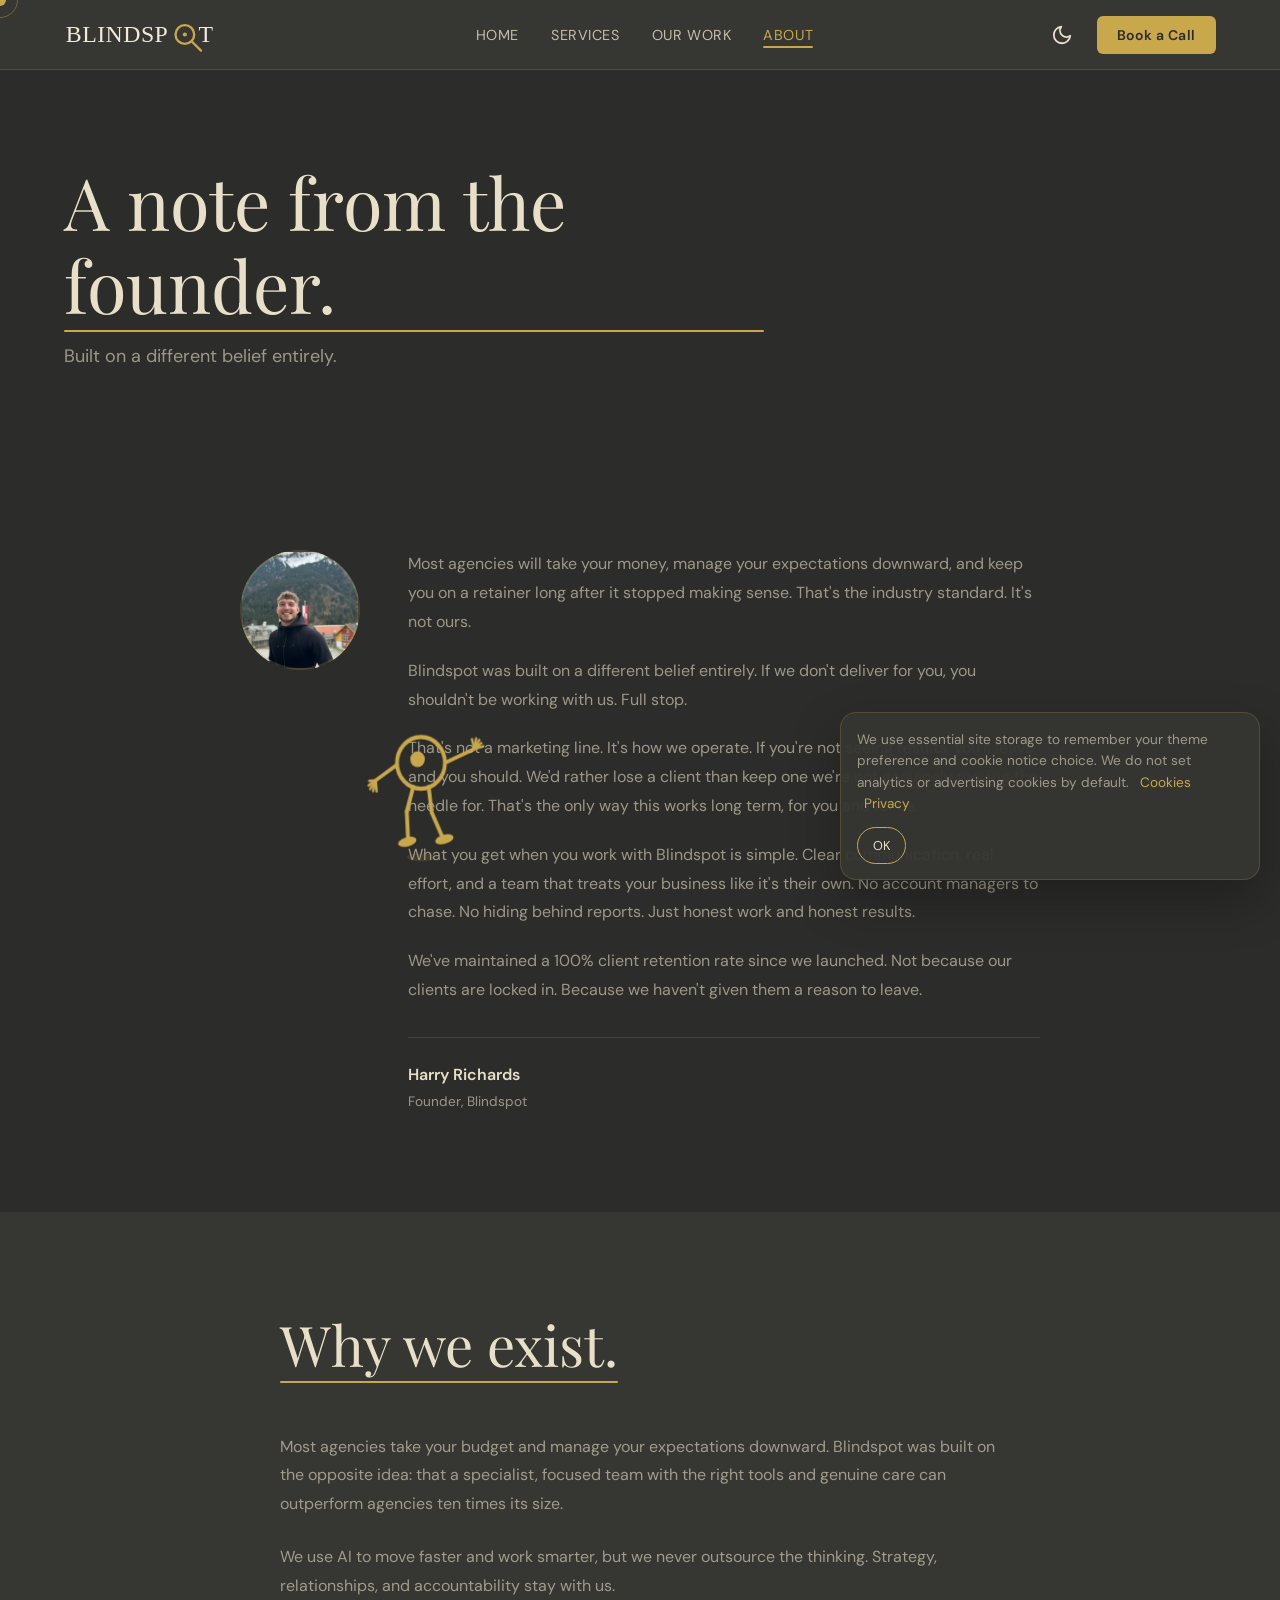
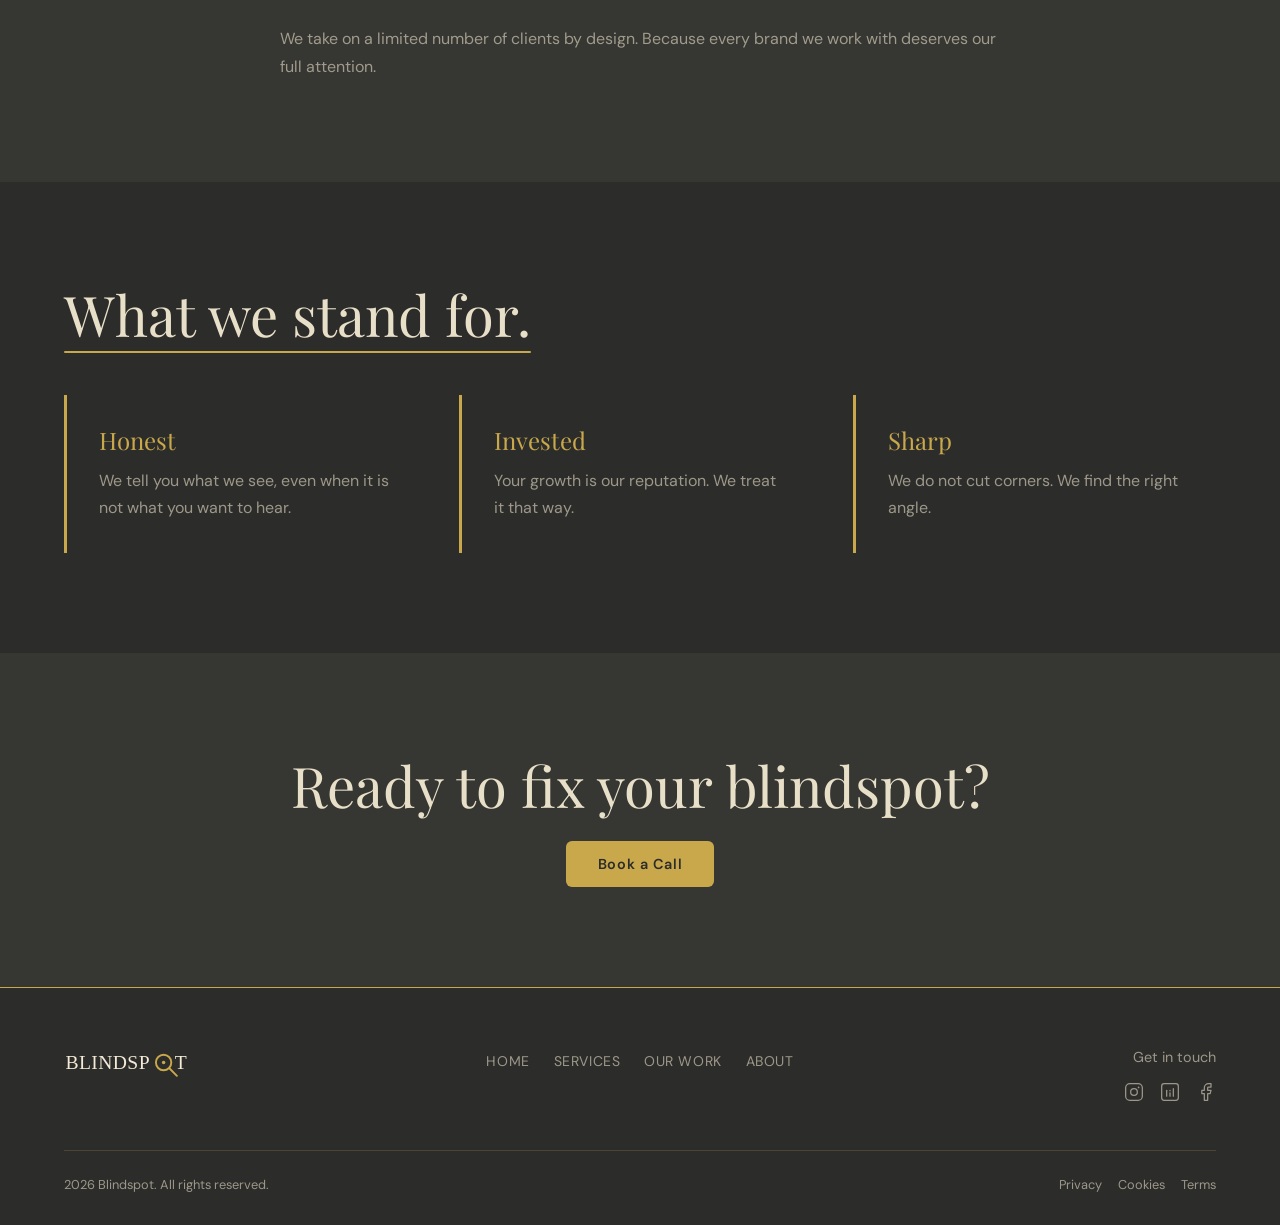
==== commit fc342bb0: "Organise assets, update fonts, improve UX and remove email exposure - Move all images into uploads/ " ====
--- a/about.html
+++ b/about.html
@@ -5,11 +5,12 @@
   <meta name="viewport" content="width=device-width, initial-scale=1.0">
   <title>About - Blindspot</title>
   <meta name="description" content="Meet the team behind Blindspot. A small, focused agency built on honesty, accountability, and genuine care for the brands we work with.">
+  <link rel="icon" type="image/svg+xml" href="favicon.svg">
   <link rel="stylesheet" href="styles.css">
   <link rel="stylesheet" href="mascot.css">
   <link rel="preconnect" href="https://fonts.googleapis.com">
   <link rel="preconnect" href="https://fonts.gstatic.com" crossorigin>
-  <link href="https://fonts.googleapis.com/css2?family=DM+Sans:ital,opsz,wght@0,9..40,300;0,9..40,400;0,9..40,500;0,9..40,600;1,9..40,300&display=swap" rel="stylesheet">
+  <link href="https://fonts.googleapis.com/css2?family=DM+Sans:ital,opsz,wght@0,9..40,300;0,9..40,400;0,9..40,500;0,9..40,600;1,9..40,300&family=Playfair+Display:ital,wght@0,400;0,500;0,600;0,700;1,400;1,500&display=swap" rel="stylesheet">
 </head>
 <body>
 
@@ -21,8 +22,8 @@
   <nav class="navbar" role="navigation" aria-label="Main navigation">
     <a href="index.html" class="nav-logo" aria-label="Blindspot home">
       <span class="brand-logo-stack" aria-hidden="true">
-        <img src="logo-dark.svg" alt="" class="brand-logo-image logo-dark">
-        <img src="logo-light.svg" alt="" class="brand-logo-image logo-light">
+        <img src="uploads/logo-dark.svg" alt="" class="brand-logo-image logo-dark">
+        <img src="uploads/logo-light.svg" alt="" class="brand-logo-image logo-light">
       </span>
     </a>
     <ul class="nav-links" role="list">
@@ -73,7 +74,7 @@
   <!-- Founder Note -->
   <section class="section">
     <div class="founder-note fade-up">
-      <div class="founder-avatar" style="background:url('harry profile pic.jpg') center/cover no-repeat;"></div>
+      <div class="founder-avatar" style="background:url('uploads/harry profile pic.jpg') center/cover no-repeat;"></div>
       <div class="founder-content">
         <p>Most agencies will take your money, manage your expectations downward, and keep you on a retainer long after it stopped making sense. That's the industry standard. It's not ours.</p>
         <p>Blindspot was built on a different belief entirely. If we don't deliver for you, you shouldn't be working with us. Full stop.</p>
@@ -125,7 +126,7 @@
 
   <!-- Footer CTA -->
   <section class="footer-cta">
-    <h2 class="fade-up" style="font-family:Georgia,serif;font-size:clamp(2rem,5vw,3.5rem);margin-bottom:1.5rem;">Ready to fix your blindspot?</h2>
+    <h2 class="fade-up" style="font-family:'Playfair Display',Georgia,serif;font-size:clamp(2rem,5vw,3.5rem);margin-bottom:1.5rem;">Ready to fix your blindspot?</h2>
     <button class="btn-primary fade-up" data-delay="1" data-modal="book">Book a Call</button>
   </section>
 
@@ -135,8 +136,8 @@
       <div class="footer-brand">
         <a href="index.html" class="nav-logo footer-logo" aria-label="Blindspot home">
           <span class="brand-logo-stack" aria-hidden="true">
-            <img src="logo-dark.svg" alt="" class="brand-logo-image logo-dark">
-            <img src="logo-light.svg" alt="" class="brand-logo-image logo-light">
+            <img src="uploads/logo-dark.svg" alt="" class="brand-logo-image logo-dark">
+            <img src="uploads/logo-light.svg" alt="" class="brand-logo-image logo-light">
           </span>
         </a>
       </div>
@@ -149,7 +150,7 @@
         </ul>
       </nav>
       <div class="footer-contact">
-        <a href="mailto:hello@blindspot.agency" class="footer-email">hello@blindspot.agency</a>
+        <button class="footer-email" data-modal="book">Get in touch</button>
         <div class="footer-social">
           <a href="https://www.instagram.com/theblindspotagency" target="_blank" rel="noopener noreferrer" aria-label="Blindspot on Instagram" class="social-icon">
             <svg width="20" height="20" viewBox="0 0 24 24" fill="none" stroke="currentColor" stroke-width="1.5" stroke-linecap="round" stroke-linejoin="round">
--- a/styles.css
+++ b/styles.css
@@ -3,7 +3,7 @@
    ============================================= */
 
 /* Google Fonts */
-@import url('https://fonts.googleapis.com/css2?family=DM+Sans:ital,opsz,wght@0,9..40,300;0,9..40,400;0,9..40,500;0,9..40,600;1,9..40,300&display=swap');
+@import url('https://fonts.googleapis.com/css2?family=DM+Sans:ital,opsz,wght@0,9..40,300;0,9..40,400;0,9..40,500;0,9..40,600;1,9..40,300&family=Playfair+Display:ital,wght@0,400;0,500;0,600;0,700;1,400;1,500&display=swap');
 
 /* =============================================
    CSS Custom Properties
@@ -82,7 +82,7 @@
 }
 
 h1, h2, h3, h4 {
-  font-family: Georgia, 'Times New Roman', serif;
+  font-family: 'Playfair Display', Georgia, serif;
   font-weight: normal;
   line-height: 1.15;
 }
@@ -168,7 +168,7 @@
   align-items: center;
   gap: 0;
   color: var(--text);
-  font-family: Georgia, 'Times New Roman', serif;
+  font-family: 'Playfair Display', Georgia, serif;
   font-size: 1.45rem;
   line-height: 1;
   letter-spacing: 0.07em;
@@ -500,7 +500,7 @@
 
 .hero-headline {
   font-size: clamp(2.5rem, 7vw, 5rem);
-  font-family: Georgia, 'Times New Roman', serif;
+  font-family: 'Playfair Display', Georgia, serif;
   line-height: 1.1;
   margin-bottom: 1.5rem;
 }
@@ -596,7 +596,7 @@
 }
 
 .wwd-label {
-  font-family: Georgia, serif;
+  font-family: 'Playfair Display', Georgia, serif;
   font-size: 1.5rem;
   margin-bottom: 0.75rem;
 }
@@ -622,7 +622,7 @@
 }
 
 .pull-quote {
-  font-family: Georgia, serif;
+  font-family: 'Playfair Display', Georgia, serif;
   font-size: clamp(1.5rem, 3vw, 2.25rem);
   color: var(--accent);
   line-height: 1.3;
@@ -653,7 +653,7 @@
 }
 
 .stat-number {
-  font-family: Georgia, serif;
+  font-family: 'Playfair Display', Georgia, serif;
   font-size: clamp(2.5rem, 5vw, 4rem);
   color: var(--accent);
   display: block;
@@ -704,7 +704,7 @@
 }
 
 .case-brand {
-  font-family: Georgia, serif;
+  font-family: 'Playfair Display', Georgia, serif;
   font-size: 1.5rem;
   margin-bottom: 0.75rem;
 }
@@ -757,7 +757,7 @@
 }
 
 .case-detail-section h4 {
-  font-family: Georgia, serif;
+  font-family: 'Playfair Display', Georgia, serif;
   color: var(--accent);
   font-size: 1rem;
   margin-bottom: 0.5rem;
@@ -812,6 +812,11 @@
   color: var(--text-muted);
   font-size: 0.9rem;
   transition: color var(--transition);
+  background: none;
+  border: none;
+  padding: 0;
+  cursor: pointer;
+  font-family: inherit;
 }
 
 .footer-email:hover {
@@ -952,7 +957,7 @@
 }
 
 .modal-heading {
-  font-family: Georgia, serif;
+  font-family: 'Playfair Display', Georgia, serif;
   font-size: 2rem;
   margin-bottom: 0.5rem;
 }
@@ -1012,7 +1017,7 @@
   text-align: center;
   padding: 2rem;
   color: var(--accent);
-  font-family: Georgia, serif;
+  font-family: 'Playfair Display', Georgia, serif;
   font-size: 1.25rem;
   line-height: 1.5;
 }
@@ -1171,7 +1176,7 @@
 
 .pricing-grid {
   display: grid;
-  grid-template-columns: repeat(3, 1fr);
+  grid-template-columns: repeat(4, 1fr);
   gap: 1.5rem;
   align-items: start;
 }
@@ -1209,14 +1214,14 @@
 }
 
 .pricing-tier {
-  font-family: Georgia, serif;
+  font-family: 'Playfair Display', Georgia, serif;
   font-size: 1.5rem;
   margin-bottom: 0.5rem;
 }
 
 .pricing-price {
   color: var(--accent);
-  font-family: Georgia, serif;
+  font-family: 'Playfair Display', Georgia, serif;
   font-size: 2rem;
   margin-bottom: 0.25rem;
 }
@@ -1320,7 +1325,7 @@
 }
 
 .builder-column-heading {
-  font-family: Georgia, serif;
+  font-family: 'Playfair Display', Georgia, serif;
   font-size: 1.1rem;
   margin-bottom: 1.25rem;
   color: var(--accent);
@@ -1704,7 +1709,7 @@
 }
 
 .team-name {
-  font-family: Georgia, serif;
+  font-family: 'Playfair Display', Georgia, serif;
   font-size: 1.25rem;
   margin-bottom: 0.25rem;
 }
@@ -1739,7 +1744,7 @@
 }
 
 .value-name {
-  font-family: Georgia, serif;
+  font-family: 'Playfair Display', Georgia, serif;
   font-size: 1.5rem;
   color: var(--accent);
   margin-bottom: 0.75rem;
@@ -1761,15 +1766,23 @@
 }
 
 /* =============================================
+   Responsive - 1200px
+   ============================================= */
+
+@media (max-width: 1200px) {
+  .pricing-grid {
+    grid-template-columns: repeat(2, 1fr);
+  }
+}
+
+/* =============================================
    Responsive - 1024px
    ============================================= */
 
 @media (max-width: 1024px) {
   .pricing-grid {
-    grid-template-columns: 1fr;
-    max-width: 480px;
-    margin-left: auto;
-    margin-right: auto;
+    grid-template-columns: repeat(2, 1fr);
+    max-width: none;
   }
 
   .pricing-card.featured {
@@ -1907,7 +1920,7 @@
 }
 
 .testimonial-quote-mark {
-  font-family: Georgia, serif;
+  font-family: 'Playfair Display', Georgia, serif;
   font-size: 4rem;
   line-height: 1;
   color: var(--accent);
@@ -2071,6 +2084,78 @@
    Packages — hide pricing
    ============================================= */
 
+/* =============================================
+   Case Study Modal
+   ============================================= */
+
+.modal-case-box {
+  max-width: 700px;
+  padding: 0;
+  overflow: hidden;
+}
+
+.modal-case-close {
+  position: absolute;
+  top: 1rem;
+  right: 1rem;
+  background: rgba(0,0,0,0.35);
+  border-radius: 50%;
+  width: 36px;
+  height: 36px;
+  display: flex;
+  align-items: center;
+  justify-content: center;
+  padding: 0;
+  color: #fff;
+  opacity: 1;
+  z-index: 1;
+}
+
+.modal-case-close:hover {
+  background: rgba(0,0,0,0.6);
+  opacity: 1;
+}
+
+.case-modal-header {
+  height: 200px;
+  width: 100%;
+  flex-shrink: 0;
+}
+
+.case-modal-body {
+  padding: 2rem 2.5rem 2.5rem;
+}
+
+.case-modal-body .case-tag {
+  margin-bottom: 0.4rem;
+}
+
+.case-modal-heading {
+  font-family: 'Playfair Display', Georgia, serif;
+  font-size: clamp(1.5rem, 3vw, 2rem);
+  font-weight: normal;
+  line-height: 1.2;
+  margin-bottom: 2rem;
+}
+
+.case-modal-body .case-detail-section {
+  margin-bottom: 1.5rem;
+}
+
+.case-modal-body .case-detail-section p {
+  color: var(--text-muted);
+  line-height: 1.75;
+  font-size: 0.95rem;
+}
+
+.case-modal-body .case-testimonial {
+  margin-top: 1.75rem;
+}
+
+/* =============================================
+   Packages — hide pricing
+   ============================================= */
+
 .pricing-card .pricing-best-for {
   color: var(--text-muted);
   font-size: 0.875rem;
